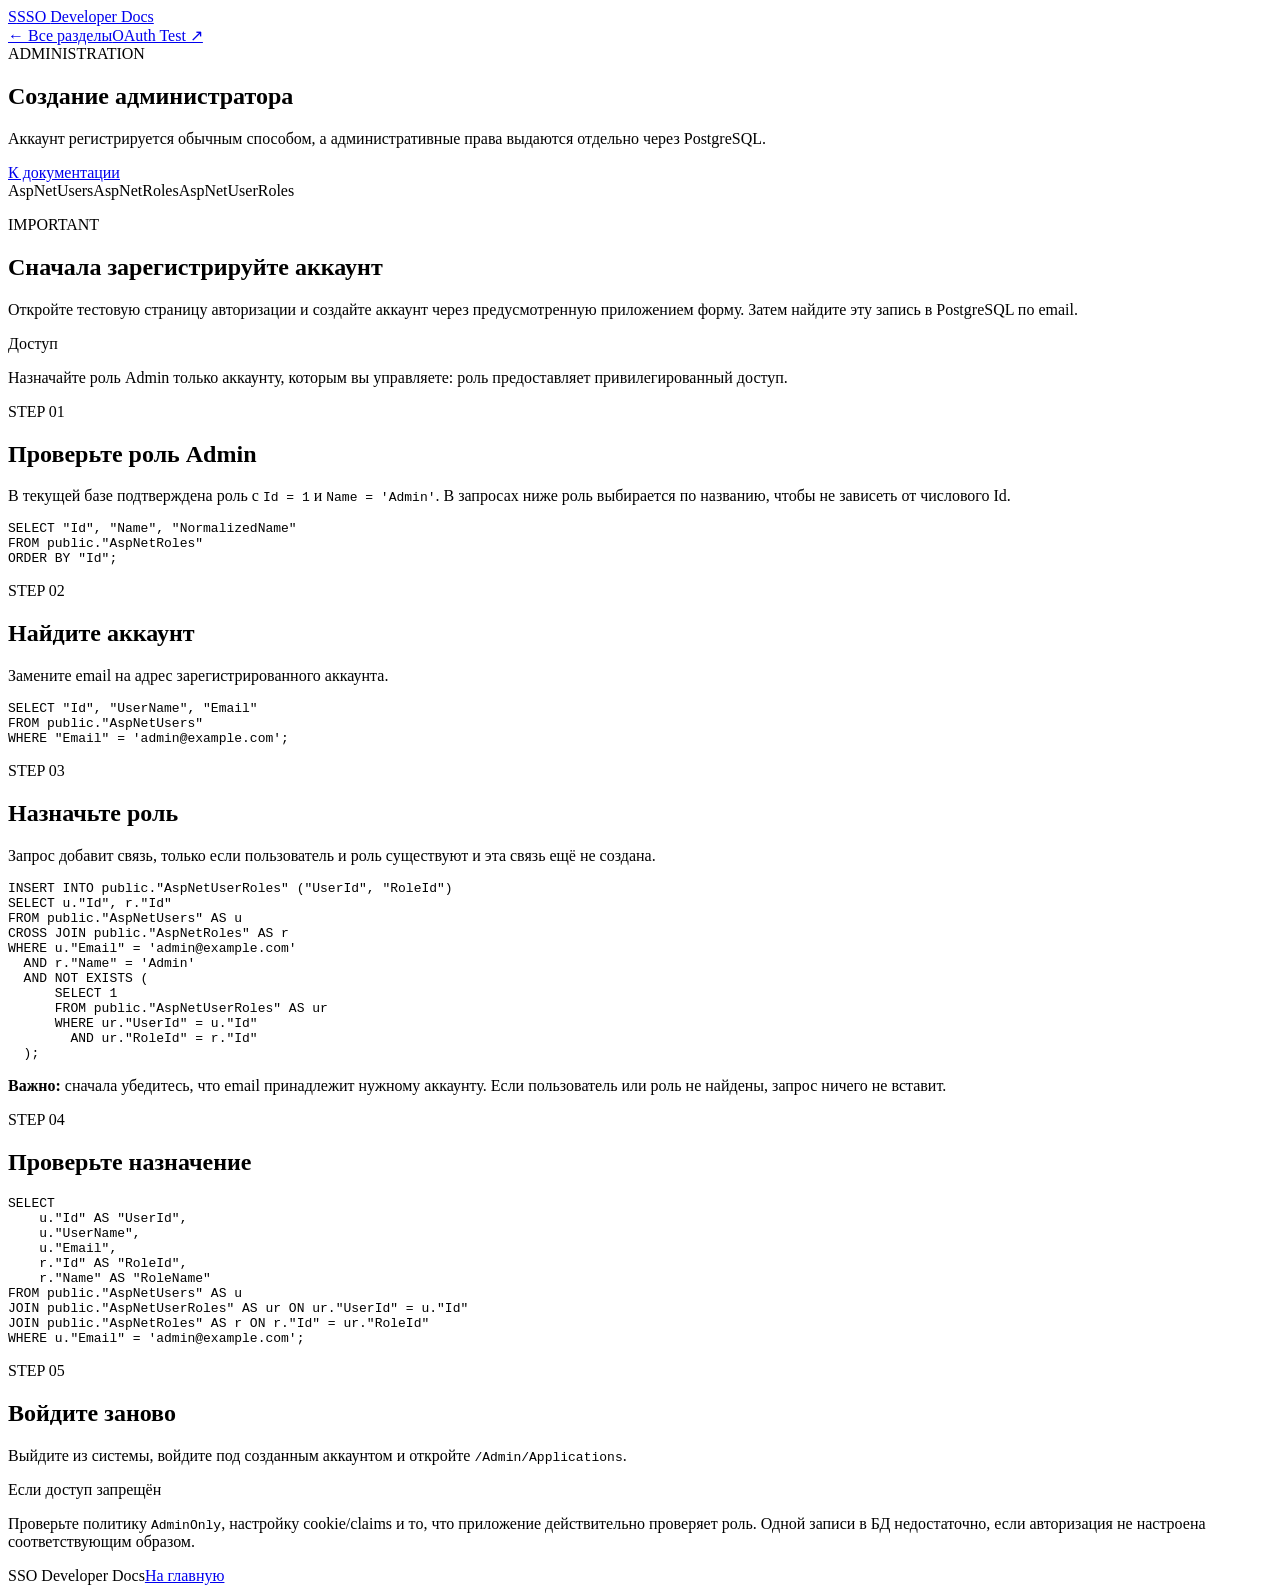
==== administration.html @ 97f21097 "Add docs for SSO Service" ====
<!doctype html>
<html lang="ru">
  <head>
    <meta charset="UTF-8" />
    <meta name="viewport" content="width=device-width, initial-scale=1" />
    <meta
      name="description"
      content="Создание администратора SSO и назначение роли Admin в PostgreSQL."
    />
    <title>Администрирование — SSO Docs</title>
    <link rel="stylesheet" href="./assets/docs.css" />
  </head>
  <body>
    <header class="topbar">
      <a class="brand" href="./index.html"
        ><span class="brand-icon">S</span
        ><span>SSO <span class="brand-muted">Developer Docs</span></span></a
      >
      <nav class="top-links">
        <a href="./index.html">← Все разделы</a
        ><a href="/oauth-test.html" class="nav-button">OAuth Test ↗</a>
      </nav>
    </header>
    <main>
      <section class="hero">
        <div class="eyebrow">
          <span class="status-dot"></span> ADMINISTRATION
        </div>
        <h1>Создание <span>администратора</span></h1>
        <p class="hero-description">
          Аккаунт регистрируется обычным способом, а административные права
          выдаются отдельно через PostgreSQL.
        </p>
        <div class="hero-actions">
          <!-- <a class="button button-primary" href="/oauth-test.html"
            >Открыть тестовую страницу →</a> -->
          <a class="button button-secondary" href="./index.html"
            >К документации</a
          >
        </div>
        <div class="protocols">
          <span>AspNetUsers</span><span>AspNetRoles</span
          ><span>AspNetUserRoles</span>
        </div>
      </section>
      <!-- <section class="section" id="quick-links">
        <div class="section-heading">
          <div>
            <p class="section-label">QUICK ACCESS</p>
            <h2>Быстрые ссылки проекта</h2>
          </div>
        </div>
        <div class="resource-list">
          <a class="resource" href="/Admin/Applications"
            ><div>
              <strong>Админ-панель</strong>
              <p>Управление приложениями SSO.</p>
            </div>
            <span>↗</span></a
          >
          <a class="resource" href="/oauth-test.html"
            ><div>
              <strong>Локальная тестовая страница</strong>
              <p>Проверка авторизации и токенов.</p>
            </div>
            <span>↗</span></a
          >
          <a class="resource" href="/Account/Login"
            ><div>
              <strong>Авторизация / вход</strong>
              <p>Страница входа в SSO.</p>
            </div>
            <span>↗</span></a
          >
          <a class="resource" href="/Account/Logout"
            ><div>
              <strong>Логаут / выход</strong>
              <p>Маршрут завершения сессии. Может требовать POST.</p>
            </div>
            <span>↗</span></a
          >
          <a class="resource" href="/"
            ><div>
              <strong>Главная локального проекта</strong>
              <p>Корневой адрес SSO-сервиса.</p>
            </div>
            <span>↗</span></a
          >
        </div>
      </section> -->
      <section class="section">
        <div class="info-panel">
          <div>
            <p class="section-label">IMPORTANT</p>
            <h2>Сначала зарегистрируйте аккаунт</h2>
            <p>
              Откройте тестовую страницу авторизации и создайте аккаунт через
              предусмотренную приложением форму. Затем найдите эту запись в
              PostgreSQL по email.
            </p>
          </div>
          <div class="info-aside">
            <span class="aside-label">Доступ</span>
            <p>
              Назначайте роль Admin только аккаунту, которым вы управляете: роль
              предоставляет привилегированный доступ.
            </p>
          </div>
        </div>
      </section>
      <section class="section">
        <div class="section-heading">
          <div>
            <p class="section-label">STEP 01</p>
            <h2>Проверьте роль Admin</h2>
          </div>
        </div>
        <p>
          В текущей базе подтверждена роль с <code>Id = 1</code> и
          <code>Name = 'Admin'</code>. В запросах ниже роль выбирается по
          названию, чтобы не зависеть от числового Id.
        </p>
        <pre><code>SELECT "Id", "Name", "NormalizedName"
FROM public."AspNetRoles"
ORDER BY "Id";</code></pre>
      </section>
      <section class="section">
        <div class="section-heading">
          <div>
            <p class="section-label">STEP 02</p>
            <h2>Найдите аккаунт</h2>
          </div>
        </div>
        <p>Замените email на адрес зарегистрированного аккаунта.</p>
        <pre><code>SELECT "Id", "UserName", "Email"
FROM public."AspNetUsers"
WHERE "Email" = 'admin@example.com';</code></pre>
      </section>
      <section class="section">
        <div class="section-heading">
          <div>
            <p class="section-label">STEP 03</p>
            <h2>Назначьте роль</h2>
          </div>
        </div>
        <p>
          Запрос добавит связь, только если пользователь и роль существуют и эта
          связь ещё не создана.
        </p>
        <pre><code>INSERT INTO public."AspNetUserRoles" ("UserId", "RoleId")
SELECT u."Id", r."Id"
FROM public."AspNetUsers" AS u
CROSS JOIN public."AspNetRoles" AS r
WHERE u."Email" = 'admin@example.com'
  AND r."Name" = 'Admin'
  AND NOT EXISTS (
      SELECT 1
      FROM public."AspNetUserRoles" AS ur
      WHERE ur."UserId" = u."Id"
        AND ur."RoleId" = r."Id"
  );</code></pre>
        <p>
          <strong>Важно:</strong> сначала убедитесь, что email принадлежит
          нужному аккаунту. Если пользователь или роль не найдены, запрос ничего
          не вставит.
        </p>
      </section>
      <section class="section">
        <div class="section-heading">
          <div>
            <p class="section-label">STEP 04</p>
            <h2>Проверьте назначение</h2>
          </div>
        </div>
        <pre><code>SELECT
    u."Id" AS "UserId",
    u."UserName",
    u."Email",
    r."Id" AS "RoleId",
    r."Name" AS "RoleName"
FROM public."AspNetUsers" AS u
JOIN public."AspNetUserRoles" AS ur ON ur."UserId" = u."Id"
JOIN public."AspNetRoles" AS r ON r."Id" = ur."RoleId"
WHERE u."Email" = 'admin@example.com';</code></pre>
      </section>
      <section class="section">
        <div class="info-panel">
          <div>
            <p class="section-label">STEP 05</p>
            <h2>Войдите заново</h2>
            <p>
              Выйдите из системы, войдите под созданным аккаунтом и откройте
              <code>/Admin/Applications</code>.
            </p>
          </div>
          <div class="info-aside">
            <span class="aside-label">Если доступ запрещён</span>
            <p>
              Проверьте политику <code>AdminOnly</code>, настройку cookie/claims
              и то, что приложение действительно проверяет роль. Одной записи в
              БД недостаточно, если авторизация не настроена соответствующим
              образом.
            </p>
          </div>
        </div>
      </section>
      <footer>
        <span>SSO Developer Docs</span
        ><span><a href="./index.html">На главную</a></span>
      </footer>
    </main>
  </body>
</html>
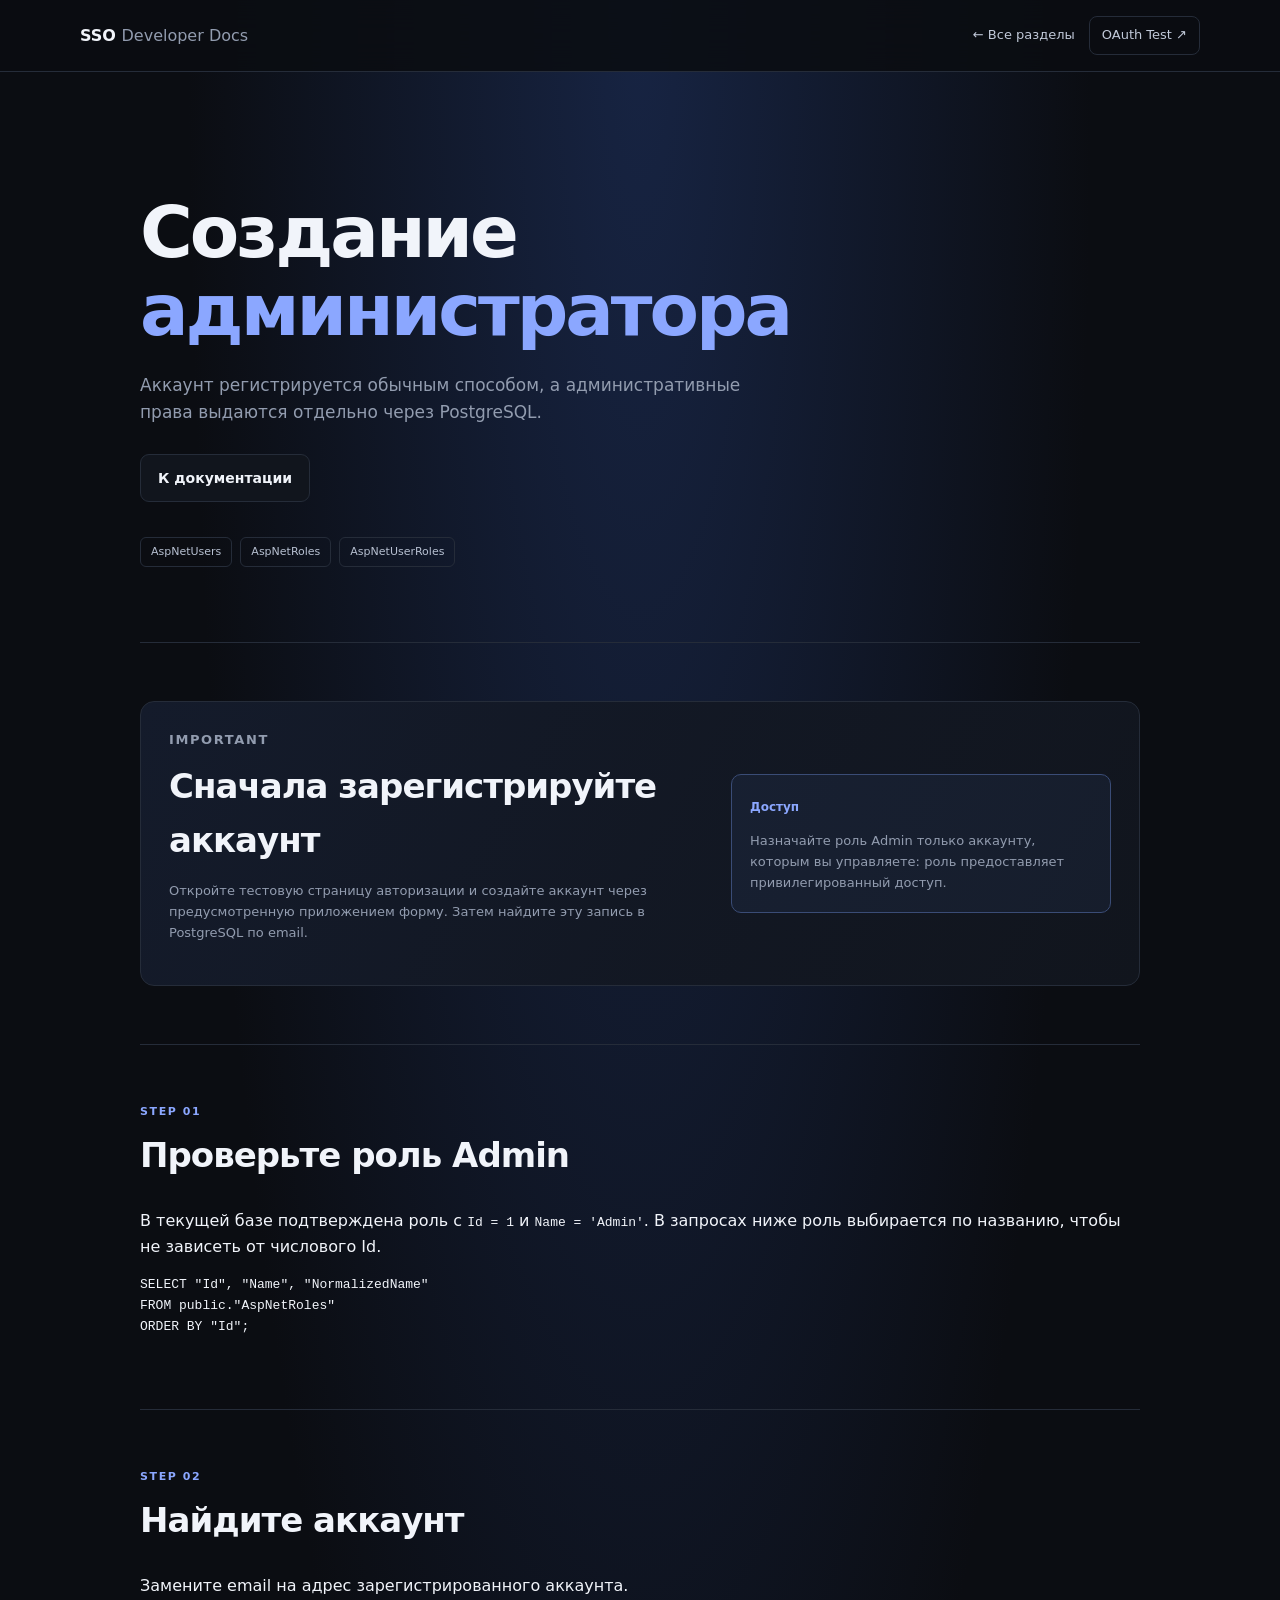
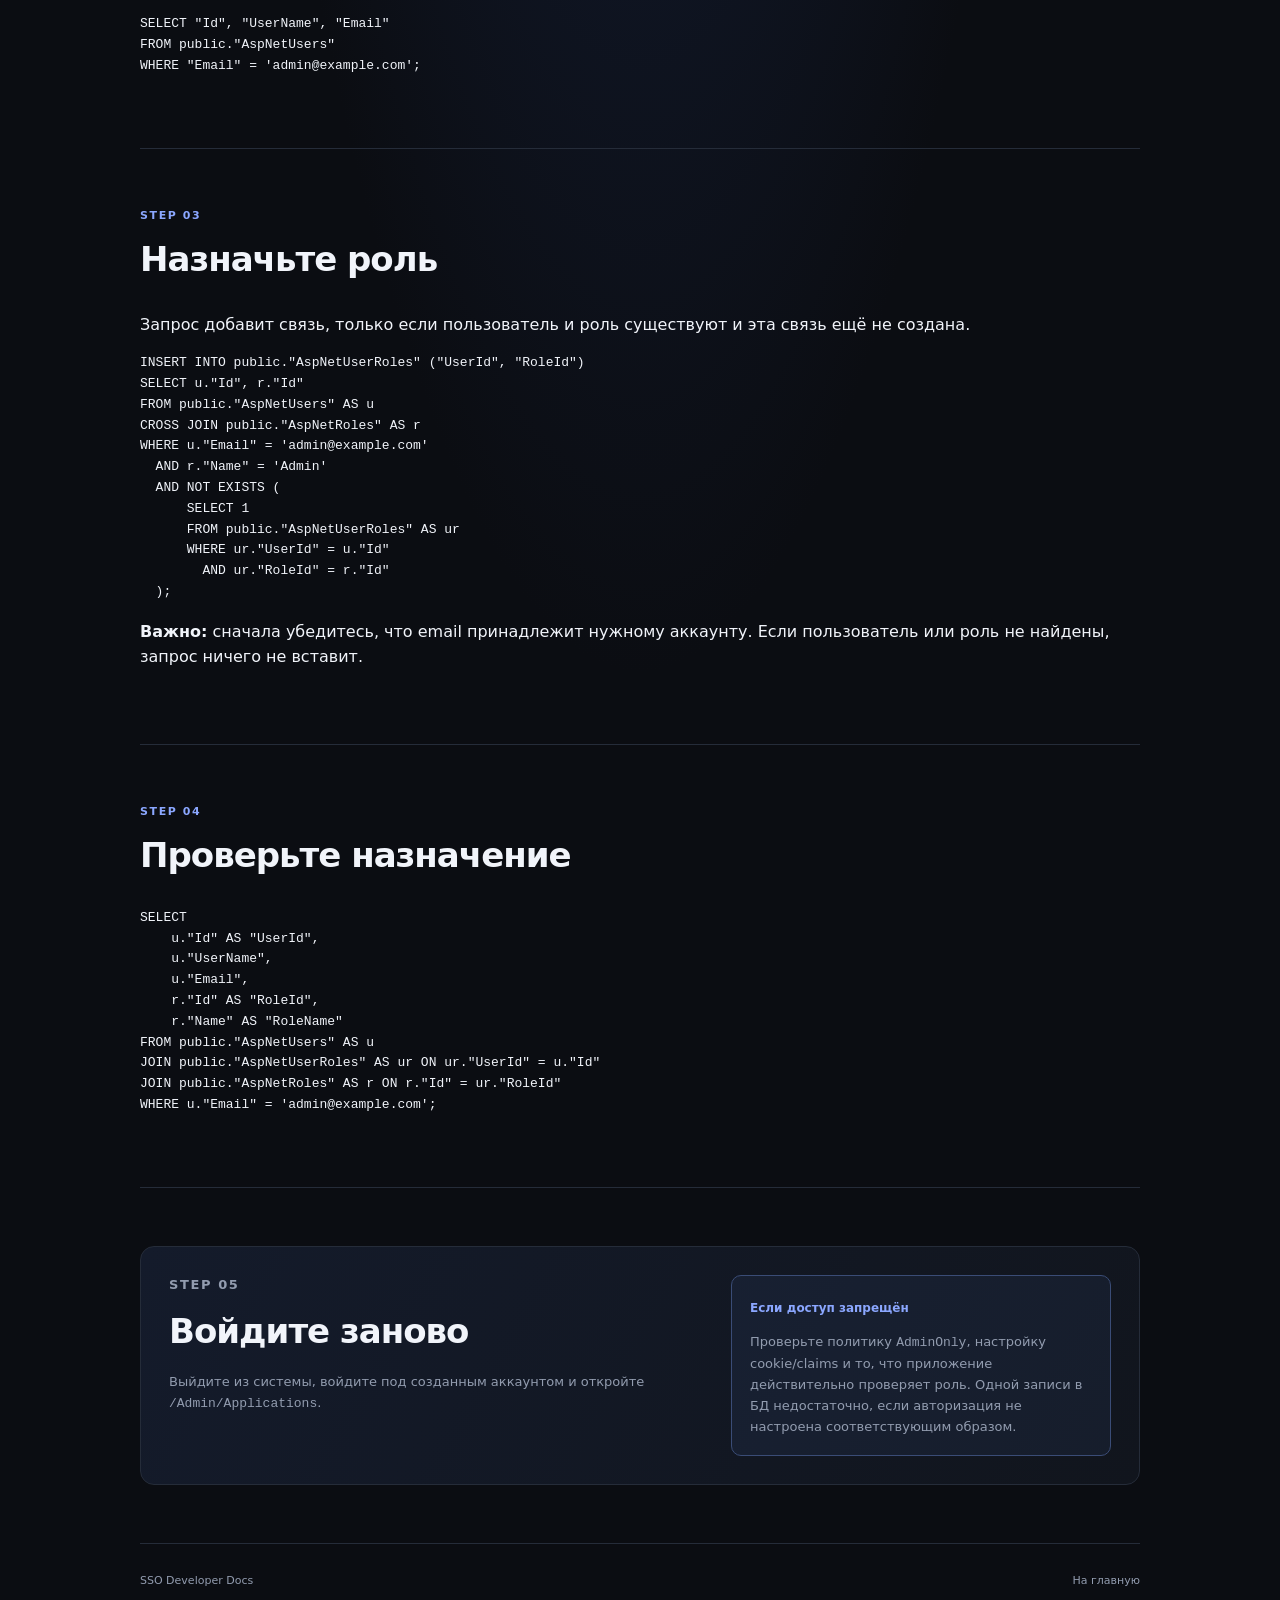
==== commit 7906b03e: "Update administration.html" ====
--- a/administration.html
+++ b/administration.html
@@ -8,7 +8,7 @@
       content="Создание администратора SSO и назначение роли Admin в PostgreSQL."
     />
     <title>Администрирование — SSO Docs</title>
-    <link rel="stylesheet" href="./assets/docs.css" />
+    <link rel="stylesheet" href="./docs.css" />
   </head>
   <body>
     <header class="topbar">
--- a/docs.css
+++ b/docs.css
@@ -0,0 +1,446 @@
+:root {
+  color-scheme: dark;
+  --bg: #0b0d12;
+  --surface: #11151d;
+  --surface-hover: #171d28;
+  --border: #252c39;
+  --text: #f1f4fa;
+  --muted: #929caf;
+  --accent: #8ba7ff;
+  --accent-strong: #5378f6;
+}
+
+* {
+  box-sizing: border-box;
+}
+
+html {
+  scroll-behavior: smooth;
+  scroll-padding-top: 90px;
+}
+
+body {
+  margin: 0;
+  background:
+    radial-gradient(ellipse at 50% 0%, #172443 0%, transparent 50%), var(--bg);
+  color: var(--text);
+  font-family:
+    Inter,
+    ui-sans-serif,
+    system-ui,
+    -apple-system,
+    sans-serif;
+  line-height: 1.6;
+}
+
+a {
+  color: inherit;
+  text-decoration: none;
+}
+
+.topbar {
+  position: sticky;
+  top: 0;
+  z-index: 10;
+  display: flex;
+  align-items: center;
+  justify-content: space-between;
+  gap: 24px;
+  min-height: 72px;
+  padding: 12px max(24px, calc((100% - 1120px) / 2));
+  background: rgb(11 13 18 / 88%);
+  border-bottom: 1px solid var(--border);
+  backdrop-filter: blur(16px);
+}
+
+.brand,
+.top-links,
+.hero-actions,
+.protocols {
+  display: flex;
+  align-items: center;
+  gap: 14px;
+}
+
+.brand {
+  font-weight: 750;
+  white-space: nowrap;
+}
+
+.brand-icon {
+  display: grid;
+  width: 34px;
+  height: 34px;
+  place-items: center;
+  border-radius: 10px;
+  color: white;
+  background: linear-gradient(135deg, #7197ff, #4e57d9);
+  display: none;
+}
+
+.brand-muted {
+  color: var(--muted);
+  font-weight: 500;
+}
+
+.top-links {
+  font-size: 13px;
+  color: #c1c9d9;
+}
+
+.top-links a:hover,
+.resource:hover {
+  color: var(--accent);
+}
+
+.nav-button {
+  padding: 8px 12px;
+  border: 1px solid var(--border);
+  border-radius: 8px;
+}
+
+main {
+  width: min(100% - 40px, 1000px);
+  margin: 0 auto;
+}
+
+.hero {
+  padding: 100px 0 75px;
+  border-bottom: 1px solid var(--border);
+}
+
+.eyebrow,
+.section-label {
+  color: var(--accent);
+  font-size: 11px;
+  font-weight: 750;
+  letter-spacing: 1.6px;
+}
+
+.eyebrow {
+  display: none !important;
+  display: flex;
+  align-items: center;
+  gap: 9px;
+}
+
+.status-dot {
+  width: 7px;
+  height: 7px;
+  border-radius: 50%;
+  background: #79dda7;
+  box-shadow: 0 0 12px rgb(121 221 167 / 45%);
+}
+
+h1 {
+  margin: 22px 0;
+  font-size: clamp(42px, 7vw, 72px);
+  line-height: 1.08;
+  letter-spacing: -3px;
+}
+
+h1 span {
+  color: var(--accent);
+}
+
+.hero-description {
+  max-width: 650px;
+  color: var(--muted);
+  font-size: 17px;
+}
+
+.hero-actions {
+  flex-wrap: wrap;
+  margin: 28px 0;
+}
+
+.button {
+  display: inline-flex;
+  align-items: center;
+  gap: 12px;
+  padding: 12px 17px;
+  border: 1px solid var(--border);
+  border-radius: 9px;
+  font-size: 14px;
+  font-weight: 650;
+  transition:
+    transform 0.15s,
+    background 0.15s;
+}
+
+.button:hover {
+  transform: translateY(-2px);
+}
+
+.button-primary {
+  background: var(--accent-strong);
+  border-color: var(--accent-strong);
+  color: white;
+}
+
+.button-primary:hover {
+  background: #6487ff;
+}
+
+.button-secondary {
+  background: var(--surface);
+}
+
+.protocols {
+  flex-wrap: wrap;
+  gap: 8px;
+  margin-top: 35px;
+}
+
+.protocols span {
+  padding: 5px 10px;
+  border: 1px solid var(--border);
+  border-radius: 6px;
+  color: #b7c0d1;
+  font-size: 11px;
+}
+
+.section {
+  padding: 58px 0;
+  border-bottom: 1px solid var(--border);
+}
+
+.section-heading {
+  display: flex;
+  justify-content: space-between;
+  align-items: end;
+  gap: 24px;
+  margin-bottom: 25px;
+}
+
+.section-label {
+  margin: 0 0 8px;
+}
+
+h2 {
+  margin: 0;
+  font-size: clamp(25px, 4vw, 34px);
+  letter-spacing: -1px;
+}
+
+.section-heading > p {
+  max-width: 330px;
+  margin: 0;
+  color: var(--muted);
+  font-size: 13px;
+}
+
+.cards {
+  display: grid;
+  grid-template-columns: repeat(3, minmax(0, 1fr));
+  gap: 14px;
+}
+
+.card {
+  display: flex;
+  flex-direction: column;
+  min-height: 240px;
+  padding: 22px;
+  border: 1px solid var(--border);
+  border-radius: 12px;
+  background: linear-gradient(145deg, var(--surface), #0e1118);
+  transition:
+    border-color 0.2s,
+    transform 0.2s,
+    background 0.2s;
+}
+
+.card:hover {
+  border-color: #536ca9;
+  background: var(--surface-hover);
+  transform: translateY(-3px);
+}
+
+.card-number {
+  color: var(--accent);
+  font-size: 12px;
+  font-weight: 750;
+}
+
+.card h3 {
+  margin: 24px 0 8px;
+  font-size: 16px;
+}
+
+.card p,
+.info-panel p,
+.flow-step p,
+.resource p {
+  color: var(--muted);
+  font-size: 13px;
+}
+
+.card p {
+  margin: 0 0 20px;
+}
+
+.card-link {
+  margin-top: auto;
+  color: var(--accent);
+  font-size: 12px;
+  font-weight: 650;
+}
+
+.info-panel {
+  display: grid;
+  grid-template-columns: 1.4fr 1fr;
+  gap: 30px;
+  padding: 28px;
+  border: 1px solid var(--border);
+  border-radius: 14px;
+  background: linear-gradient(120deg, #141b2b, #11151d);
+}
+
+.info-panel h2 {
+  margin: 8px 0 14px;
+}
+
+.info-aside {
+  align-self: center;
+  padding: 18px;
+  border: 1px solid #3a4c76;
+  border-radius: 10px;
+  background: rgb(80 110 190 / 9%);
+}
+
+.aside-label {
+  color: var(--accent);
+  font-size: 12px;
+  font-weight: 750;
+}
+
+.info-aside p {
+  margin-bottom: 0;
+}
+
+.flow {
+  display: grid;
+  grid-template-columns: 1fr auto 1fr auto 1fr;
+  align-items: center;
+  gap: 15px;
+}
+
+.flow-step {
+  height: 100%;
+  padding: 18px;
+  border: 1px solid var(--border);
+  border-radius: 10px;
+  background: var(--surface);
+}
+
+.flow-step > span {
+  display: block;
+  margin-bottom: 14px;
+  color: var(--accent);
+  font-size: 12px;
+}
+
+.flow-step strong {
+  font-size: 14px;
+}
+
+.flow-step p {
+  margin-bottom: 0;
+}
+
+.flow-arrow {
+  color: var(--accent);
+}
+
+.resource-list {
+  border-top: 1px solid var(--border);
+}
+
+.resource {
+  display: flex;
+  justify-content: space-between;
+  align-items: center;
+  gap: 20px;
+  padding: 18px 4px;
+  border-bottom: 1px solid var(--border);
+}
+
+.resource strong {
+  font-size: 14px;
+}
+
+.resource p {
+  margin: 4px 0 0;
+}
+
+.resource > span {
+  color: var(--accent);
+}
+
+footer {
+  display: flex;
+  justify-content: space-between;
+  gap: 20px;
+  padding: 28px 0;
+  color: var(--muted);
+  font-size: 11px;
+}
+
+@media (max-width: 700px) {
+  .topbar {
+    padding: 12px 18px;
+  }
+
+  .brand-muted {
+    display: none;
+  }
+
+  .top-links {
+    gap: 10px;
+  }
+
+  main {
+    width: min(100% - 32px, 1000px);
+  }
+
+  .hero {
+    padding: 70px 0 50px;
+  }
+
+  .cards,
+  .info-panel {
+    grid-template-columns: 1fr;
+  }
+
+  .card {
+    min-height: 190px;
+  }
+
+  .section-heading {
+    align-items: start;
+    flex-direction: column;
+  }
+
+  .flow {
+    grid-template-columns: 1fr;
+  }
+
+  .flow-arrow {
+    text-align: center;
+    transform: rotate(90deg);
+  }
+
+  footer {
+    flex-direction: column;
+    gap: 6px;
+  }
+}
+
+@media (prefers-reduced-motion: reduce) {
+  *,
+  *::before,
+  *::after {
+    scroll-behavior: auto !important;
+    transition: none !important;
+  }
+}
